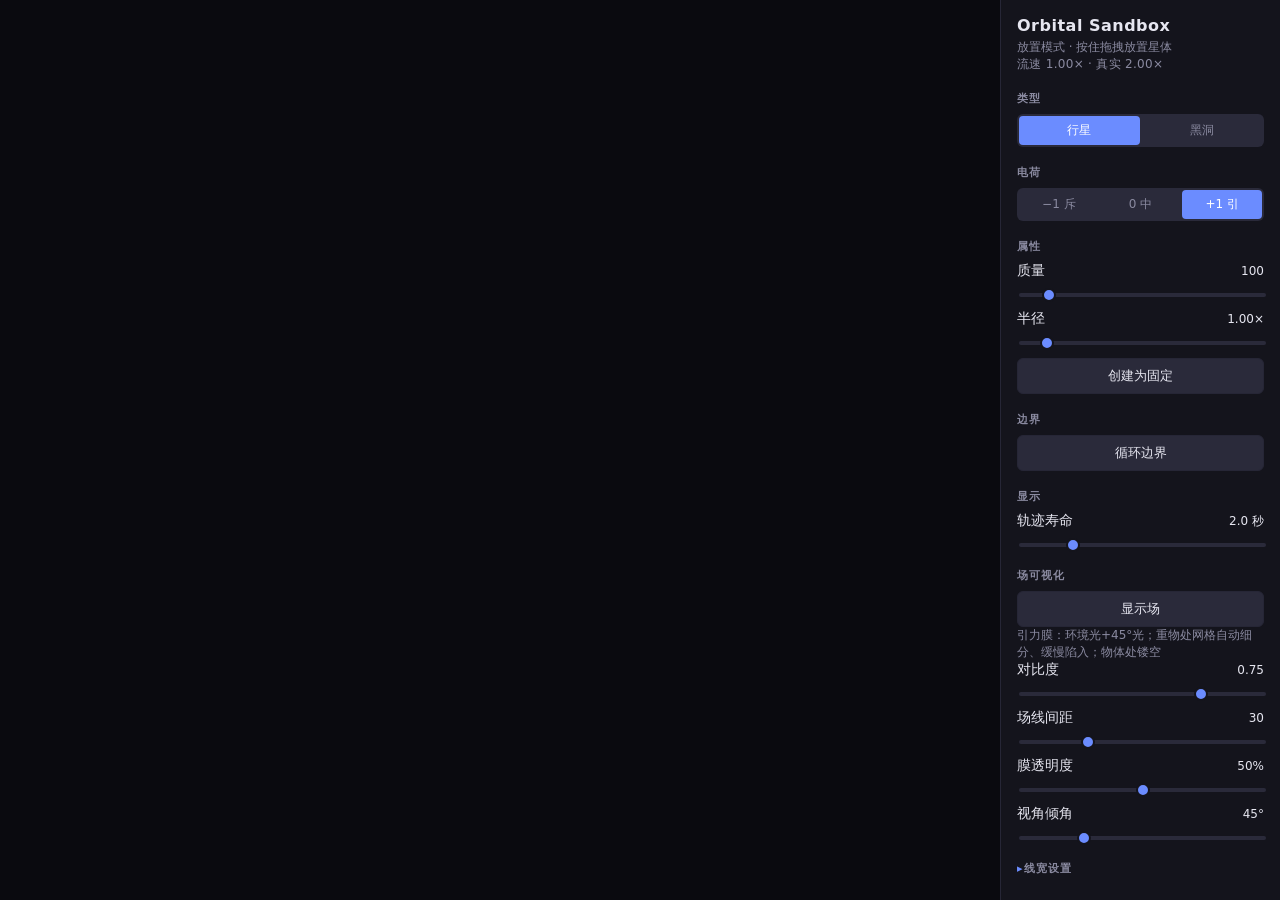
==== index.html @ 3f8d8dab "field: restore wrap seam-tear + LOD-deadband fixes lost in the 42ca6e8 rollback Rolling the membrane" ====
<!DOCTYPE html>
<html lang="zh-CN">
<head>
  <meta charset="UTF-8" />
  <meta name="viewport" content="width=device-width, initial-scale=1.0" />
  <title>Orbital Sandbox</title>
  <link rel="stylesheet" href="styles.css" />
</head>
<body>
  <div id="app">
    <div id="stage-wrap">
      <!-- V9.0b: single WebGL 2 canvas. renderer-webgl.js draws background,
           trail FBO, entity sprites + 9-ghost wrap mirrors (drawScene), and
           the UI overlay layers — hover ghost, drag preview, prediction
           line, selection ring, absorbing fallback (drawUI). -->
      <canvas id="stage" aria-label="重力场沙盒画布"></canvas>
      <!-- Shown if WebGL 2 is unavailable; renderer-webgl.js sets text + un-hides. -->
      <div id="webgl-error" role="alert" hidden></div>
    </div>

    <aside id="panel" aria-label="控制面板">
      <header class="panel-header">
        <h1>Orbital Sandbox</h1>
        <p class="hint" id="mode-hint">放置模式 · 按住拖拽放置星体</p>
        <p class="hint header-time" id="header-time">流速 1.00× · 真实 2.00×</p>
      </header>

      <section class="group">
        <h2>类型</h2>
        <div class="seg" role="radiogroup" aria-label="实体类型">
          <button class="seg-btn active" data-type="planet" role="radio" aria-checked="true">行星</button>
          <button class="seg-btn" data-type="black_hole" role="radio" aria-checked="false">黑洞</button>
        </div>
      </section>

      <section class="group">
        <h2>电荷</h2>
        <div class="seg" role="radiogroup" aria-label="电荷态">
          <button class="seg-btn" data-charge="-1" role="radio" aria-checked="false">−1 斥</button>
          <button class="seg-btn" data-charge="0" role="radio" aria-checked="false">0 中</button>
          <button class="seg-btn active" data-charge="1" role="radio" aria-checked="true">+1 引</button>
        </div>
      </section>

      <section class="group">
        <h2>属性</h2>
        <label>
          <span class="row"><span>质量</span><span class="val" id="mass-val">100</span></span>
          <input type="range" id="mass" min="1" max="1000" step="1" value="100" />
        </label>
        <label>
          <span class="row"><span>半径</span><span class="val" id="radius-val">1.00×</span></span>
          <input type="range" id="radius" min="0.1" max="10" step="0.05" value="1" />
        </label>
        <div class="btn-row" style="margin-top: 8px;">
          <button id="pending-pin-btn" class="btn" type="button">创建为固定</button>
        </div>
      </section>

      <section class="group">
        <h2>边界</h2>
        <div class="btn-row">
          <button id="boundary-btn" class="btn" type="button">循环边界</button>
        </div>
      </section>

      <section class="group">
        <h2>显示</h2>
        <label>
          <span class="row"><span>轨迹寿命</span><span class="val" id="trail-val">2.0 秒</span></span>
          <input type="range" id="trail" min="0" max="500" step="1" value="100" />
        </label>
      </section>

      <!-- V9.1: gravitational field visualization. Default OFF → drawField is
           gated by state.showField, so zero GPU cost when hidden. -->
      <section class="group">
        <h2>场可视化</h2>
        <div class="btn-row">
          <button id="field-btn" class="btn" type="button">显示场</button>
        </div>
        <p class="hint">引力膜：环境光+45°光；重物处网格自动细分、缓慢陷入；物体处镂空</p>
        <label>
          <span class="row"><span>对比度</span><span class="val" id="field-contrast-val">0.75</span></span>
          <input type="range" id="field-contrast" min="0" max="1" step="0.05" value="0.75" />
        </label>
        <label>
          <span class="row"><span>场线间距</span><span class="val" id="field-spacing-val">30</span></span>
          <input type="range" id="field-spacing" min="12" max="80" step="2" value="30" />
        </label>
        <label>
          <span class="row"><span>膜透明度</span><span class="val" id="membrane-opacity-val">50%</span></span>
          <input type="range" id="membrane-opacity" min="0" max="1" step="0.01" value="0.5" />
        </label>
        <!-- view-tilt is rubber-sheet-only (oblique projection); hidden in the
             default '2d' centered radial mode. Reachable via ?field=rubber-sheet. -->
        <label hidden title="橡皮膜视角倾角：90°=俯视（平面），45°=经典斜视，30°=强斜视。仅 rubber-sheet 模式生效。">
          <span class="row"><span>视角倾角</span><span class="val" id="view-tilt-val">45°</span></span>
          <input type="range" id="view-tilt" min="30" max="90" step="1" value="45" />
        </label>
      </section>

      <details class="group collapsible">
        <summary>线宽设置</summary>
        <label>
          <span class="row"><span>轨迹线宽</span><span class="val" id="trail-width-val">3.0 px</span></span>
          <input type="range" id="trail-width" min="1" max="6" step="0.5" value="3" />
        </label>
      </details>

      <section class="group">
        <h2>时间</h2>
        <label>
          <span class="row"><span>流速</span><span class="val" id="time-scale-val">1.00x</span></span>
          <input type="range" id="time-scale" min="0" max="3" step="0.05" value="1" />
        </label>
        <div class="btn-row">
          <button id="pause-btn" class="btn">暂停</button>
        </div>
      </section>

      <section class="group">
        <h2>操作</h2>
        <div class="btn-row">
          <button id="edit-btn" class="btn">编辑模式</button>
          <button id="clear-btn" class="btn danger">清空沙盘</button>
        </div>
        <div class="btn-row" style="margin-top: 8px;">
          <button id="bg-theme-btn" class="btn" type="button">浅色背景</button>
        </div>
        <div class="btn-row" style="margin-top: 8px;">
          <button id="dump-state-btn" class="btn" type="button" title="开启后按 D 截取状态快照">状态录制：关 (点击开启)</button>
        </div>
        <p class="hint" id="selection-hint" hidden></p>
      </section>

      <section class="group" id="selection-controls" hidden>
        <h2>选中实体</h2>
        <div class="btn-row">
          <button id="pin-btn" class="btn">固定</button>
          <button id="delete-entity-btn" class="btn danger">删除</button>
        </div>
      </section>

      <details class="group collapsible" id="advanced-tuning">
        <summary>高级调参</summary>
        <label>
          <span class="row"><span>引力常数 G</span><span class="val" id="tune-G-val">80</span></span>
          <input type="range" id="tune-G" min="10" max="500" step="5" value="80" />
        </label>
        <label>
          <span class="row"><span>弹性系数 e</span><span class="val" id="tune-restitution-val">0.30</span></span>
          <input type="range" id="tune-restitution" min="0" max="1" step="0.05" value="0.3" />
        </label>
        <label>
          <span class="row"><span>弹弓速度系数</span><span class="val" id="tune-K-val">0.70</span></span>
          <input type="range" id="tune-K" min="0.1" max="2" step="0.05" value="0.7" />
        </label>
        <label>
          <span class="row"><span>吞噬时长</span><span class="val" id="tune-absorb-val">0.3 秒</span></span>
          <input type="range" id="tune-absorb" min="0.1" max="2" step="0.1" value="0.3" />
        </label>
        <label>
          <span class="row"><span>软化距离 ε</span><span class="val" id="tune-eps-val">4.0 px</span></span>
          <input type="range" id="tune-eps" min="0" max="30" step="0.5" value="4" />
        </label>
        <label>
          <span class="row"><span>预测时长</span><span class="val" id="tune-predict-val">5.0 秒</span></span>
          <input type="range" id="tune-predict" min="1" max="15" step="0.5" value="5" />
        </label>
        <label title="同时接触对超过此值时，求解器自动加倍迭代次数；0 = 永远加倍；20 = 实际不会触发。默认 4 适合典型场景。">
          <span class="row"><span>过穿自适应阈值</span><span class="val" id="tune-overlap-val">4</span></span>
          <input type="range" id="tune-overlap" min="0" max="20" step="1" value="4" />
        </label>
        <label title="接触弹簧自然频率 ω₀（rad/s）。F = k·x 中 k = m·ω₀²。越高→接触越脆响、收敛越快、感觉越刚；越低→越软、收敛慢、可见渗透增加。此设置仅作用于"已存在 或 spawn 时未重叠 或 已修正出重叠"的物体；任何 spawn-重叠仍在解算中的物体期间，世界刚度自动钳位到安全值（6），从根本上杜绝 spawn explosion。">
          <span class="row"><span>接触刚度 ω₀</span><span class="val" id="tune-stiffness-val">6</span></span>
          <input type="range" id="tune-stiffness" min="2" max="60" step="1" value="6" />
        </label>
        <div class="btn-row" style="margin-top: 8px;">
          <button id="tune-reset-btn" class="btn" type="button">恢复默认</button>
        </div>
      </details>

      <footer class="panel-footer">
        <span id="entity-count">0 个实体</span>
      </footer>
    </aside>
  </div>

  <script type="importmap">
  {
    "imports": {
      "d3-quadtree": "https://esm.sh/d3-quadtree@3",
      "planck": "https://esm.sh/planck@1.5.0",
      "stats.js": "https://esm.sh/stats.js@0.17.0",
      "@dimforge/rapier2d-compat": "https://esm.sh/@dimforge/rapier2d-compat@0.19.3"
    }
  }
  </script>
  <!-- Cache-buster: bump this when shipping changes that need a fresh module
       load (Chrome holds onto module bytes aggressively across reloads). -->
  <script type="module" src="src/main.js?v=20260603-seamfix"></script>
</body>
</html>
---- styles.css ----
:root {
  --bg: #0a0a0f;
  --panel-bg: #14141c;
  --panel-border: #262636;
  --text: #e6e6f0;
  --text-dim: #8a8aa0;
  --accent: #6b8cff;
  --danger: #ff4d4d;
  --track: #2a2a3a;
}

/* -webkit-touch-callout: none everywhere kills the iOS long-press
   callout (incl. "Save Image" on the #stage canvas). user-select base
   is set on `html` below so it inherits to the map + every button. */
* { box-sizing: border-box; -webkit-touch-callout: none; }

html {
  /* Deny-all selection base; inherits to #stage map, .btn, .seg-btn,
     everything. Read-only text opts back in below. */
  user-select: none;
  -webkit-user-select: none;
}

html, body {
  margin: 0;
  padding: 0;
  height: 100%;
  background: var(--bg);
  color: var(--text);
  font-family: ui-sans-serif, system-ui, -apple-system, "Segoe UI", Roboto, "Helvetica Neue", Arial, sans-serif;
  font-size: 14px;
  overflow: hidden;
  -webkit-font-smoothing: antialiased;
}

#app {
  position: fixed;
  inset: 0;
  display: grid;
  grid-template-columns: 1fr 280px;
}

/* V9.0b: single WebGL canvas, wrapped in a relative container so the
   #webgl-error overlay can stack absolutely on top when init fails. */
#stage-wrap {
  position: relative;
  width: 100%;
  height: 100%;
  overflow: hidden;
}

#stage {
  position: absolute;
  inset: 0;
  display: block;
  width: 100%;
  height: 100%;
  cursor: crosshair;
  background: var(--bg);
}

#stage.edit-mode { cursor: pointer; }

/* Shown only when WebGL 2 init fails. Stays out of layout when hidden. */
#webgl-error {
  position: absolute;
  inset: 0;
  display: flex;
  align-items: center;
  justify-content: center;
  text-align: center;
  padding: 24px;
  background: rgba(10, 10, 15, 0.92);
  color: var(--danger);
  font-size: 14px;
  line-height: 1.6;
  z-index: 10;
}

#webgl-error[hidden] {
  display: none;
}

#panel {
  background: var(--panel-bg);
  border-left: 1px solid var(--panel-border);
  padding: 16px;
  overflow-y: auto;
  display: flex;
  flex-direction: column;
  gap: 18px;
}

/* The `html` base above makes EVERYTHING non-selectable (map, buttons,
   labels, values). Range inputs must be restored: a `user-select:none`
   reaching `input[type=range]` broke `input` event delivery on some
   browsers (the V4 mass-slider bug — thumb moved but state froze). */
input[type="range"] {
  user-select: auto;
  -webkit-user-select: auto;
}

/* Opt read-only, non-control text back into selection. Deliberately
   excludes `.val` / `.row` (numeric readouts inside slider labels):
   selecting those re-opens the mass-slider drag-outline bug. */
#panel h1,
#panel h2,
#panel .hint,
#panel .panel-footer {
  user-select: text;
  -webkit-user-select: text;
}

.panel-header h1 {
  font-size: 16px;
  margin: 0 0 4px;
  letter-spacing: 0.5px;
}

.header-time {
  font-variant-numeric: tabular-nums;
  color: var(--accent);
  font-size: 12px;
  margin-top: 4px;
  letter-spacing: 0.3px;
}

.hint {
  font-size: 12px;
  color: var(--text-dim);
  margin: 0;
}

.group h2 {
  font-size: 11px;
  text-transform: uppercase;
  letter-spacing: 1px;
  color: var(--text-dim);
  margin: 0 0 8px;
  font-weight: 600;
}

label {
  display: block;
  margin-bottom: 10px;
}

label:last-child { margin-bottom: 0; }

.row {
  display: flex;
  justify-content: space-between;
  align-items: baseline;
  margin-bottom: 4px;
}

.val {
  font-variant-numeric: tabular-nums;
  color: var(--text);
  font-size: 12px;
}

input[type="range"] {
  -webkit-appearance: none;
  appearance: none;
  width: 100%;
  height: 4px;
  background: var(--track);
  border-radius: 2px;
  outline: none;
}

input[type="range"]::-webkit-slider-thumb {
  -webkit-appearance: none;
  appearance: none;
  width: 14px;
  height: 14px;
  border-radius: 50%;
  background: var(--accent);
  cursor: pointer;
  border: 2px solid var(--panel-bg);
  transition: transform 0.1s;
}

input[type="range"]::-webkit-slider-thumb:hover { transform: scale(1.15); }

input[type="range"]::-moz-range-thumb {
  width: 14px;
  height: 14px;
  border-radius: 50%;
  background: var(--accent);
  cursor: pointer;
  border: 2px solid var(--panel-bg);
}

.seg {
  display: flex;
  background: var(--track);
  border-radius: 6px;
  padding: 2px;
  gap: 2px;
}

.seg-btn {
  flex: 1;
  background: transparent;
  color: var(--text-dim);
  border: 0;
  padding: 6px 8px;
  font-size: 12px;
  border-radius: 4px;
  cursor: pointer;
  font-family: inherit;
  transition: background 0.15s, color 0.15s;
}

.seg-btn:hover { color: var(--text); }

.seg-btn.active {
  background: var(--accent);
  color: white;
}

.btn-row {
  display: flex;
  gap: 8px;
}

.btn {
  flex: 1;
  background: var(--track);
  color: var(--text);
  border: 1px solid var(--panel-border);
  padding: 8px 10px;
  font-size: 13px;
  border-radius: 6px;
  cursor: pointer;
  font-family: inherit;
  transition: background 0.15s;
}

.btn:hover { background: #2f2f44; }

.btn.active {
  background: var(--accent);
  border-color: var(--accent);
  color: white;
}

.btn.danger:hover {
  background: var(--danger);
  border-color: var(--danger);
  color: white;
}

.panel-footer {
  margin-top: auto;
  padding-top: 12px;
  border-top: 1px solid var(--panel-border);
  font-size: 11px;
  color: var(--text-dim);
}

/* V8.1c collapsible <details> sections — styled to match `.group` blocks.
   `<summary>` is the always-visible header; the rest of the details body
   is hidden until expanded. */
details.collapsible > summary {
  cursor: pointer;
  font-size: 11px;
  text-transform: uppercase;
  letter-spacing: 1px;
  color: var(--text-dim);
  font-weight: 600;
  margin-bottom: 8px;
  user-select: none;
  list-style: none;
  outline: none;
}
details.collapsible > summary::-webkit-details-marker {
  display: none;
}
details.collapsible > summary::before {
  content: "▸ ";
  display: inline-block;
  transition: transform 0.15s;
  color: var(--accent);
}
details.collapsible[open] > summary::before {
  content: "▾ ";
}
details.collapsible > summary:hover {
  color: var(--text);
}

#selection-hint {
  margin-top: 8px;
  padding: 6px 8px;
  background: var(--track);
  border-radius: 4px;
  font-size: 11px;
  color: var(--accent);
}

@media (max-width: 720px) {
  #app { grid-template-columns: 1fr; grid-template-rows: 1fr auto; }
  #panel { border-left: 0; border-top: 1px solid var(--panel-border); max-height: 45vh; }
}
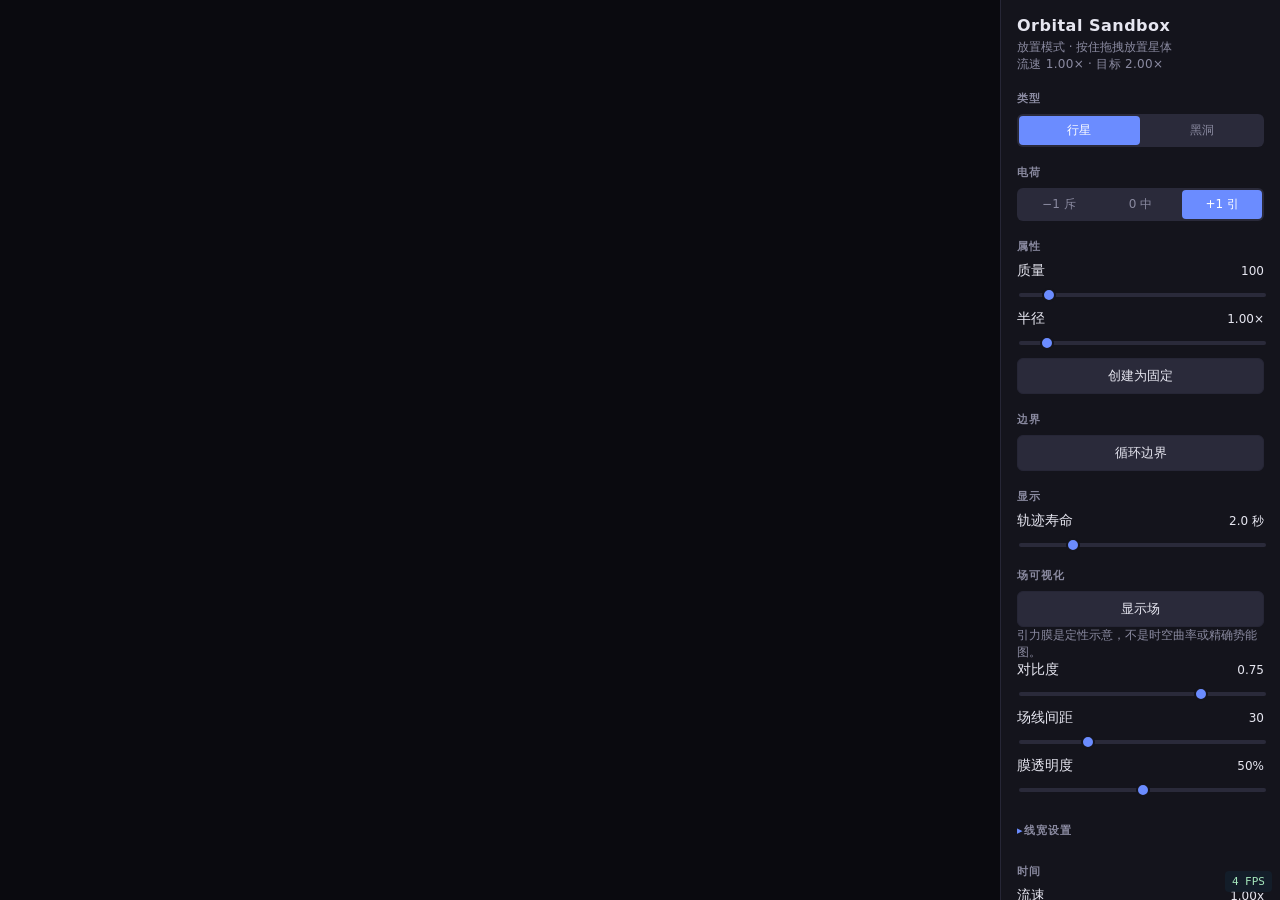
==== commit 99358431: "Fix simulation, wrap collisions and rendering; retire obsolete experiments" ====
--- a/index.html
+++ b/index.html
@@ -22,7 +22,7 @@
       <header class="panel-header">
         <h1>Orbital Sandbox</h1>
         <p class="hint" id="mode-hint">放置模式 · 按住拖拽放置星体</p>
-        <p class="hint header-time" id="header-time">流速 1.00× · 真实 2.00×</p>
+        <p class="hint header-time" id="header-time">流速 1.00× · 目标 2.00×</p>
       </header>
 
       <section class="group">
@@ -79,7 +79,7 @@
         <div class="btn-row">
           <button id="field-btn" class="btn" type="button">显示场</button>
         </div>
-        <p class="hint">引力膜：环境光+45°光；重物处网格自动细分、缓慢陷入；物体处镂空</p>
+        <p class="hint">引力膜是定性示意，不是时空曲率或精确势能图。</p>
         <label>
           <span class="row"><span>对比度</span><span class="val" id="field-contrast-val">0.75</span></span>
           <input type="range" id="field-contrast" min="0" max="1" step="0.05" value="0.75" />
@@ -172,7 +172,7 @@
           <span class="row"><span>过穿自适应阈值</span><span class="val" id="tune-overlap-val">4</span></span>
           <input type="range" id="tune-overlap" min="0" max="20" step="1" value="4" />
         </label>
-        <label title="接触弹簧自然频率 ω₀（rad/s）。F = k·x 中 k = m·ω₀²。越高→接触越脆响、收敛越快、感觉越刚；越低→越软、收敛慢、可见渗透增加。此设置仅作用于"已存在 或 spawn 时未重叠 或 已修正出重叠"的物体；任何 spawn-重叠仍在解算中的物体期间，世界刚度自动钳位到安全值（6），从根本上杜绝 spawn explosion。">
+        <label title="接触弹簧自然频率 ω₀（rad/s）。F = k·x 中 k = m·ω₀²。越高→接触越脆响、收敛越快、感觉越刚；越低→越软、收敛慢、可见渗透增加。此设置仅作用于已存在、创建时未重叠或已分离的物体；任何 spawn-重叠仍在解算中的物体期间，世界刚度自动钳位到安全值（6），减少创建重叠时的剧烈弹开。">
           <span class="row"><span>接触刚度 ω₀</span><span class="val" id="tune-stiffness-val">6</span></span>
           <input type="range" id="tune-stiffness" min="2" max="60" step="1" value="6" />
         </label>
@@ -190,15 +190,12 @@
   <script type="importmap">
   {
     "imports": {
-      "d3-quadtree": "https://esm.sh/d3-quadtree@3",
-      "planck": "https://esm.sh/planck@1.5.0",
-      "stats.js": "https://esm.sh/stats.js@0.17.0",
       "@dimforge/rapier2d-compat": "https://esm.sh/@dimforge/rapier2d-compat@0.19.3"
     }
   }
   </script>
   <!-- Cache-buster: bump this when shipping changes that need a fresh module
        load (Chrome holds onto module bytes aggressively across reloads). -->
-  <script type="module" src="src/main.js?v=20260603-seamfix"></script>
+  <script type="module" src="src/main.js?v=20261102-maintenance"></script>
 </body>
 </html>
--- a/styles.css
+++ b/styles.css
@@ -1,3 +1,5 @@
+[hidden] { display: none !important; }
+
 :root {
   --bg: #0a0a0f;
   --panel-bg: #14141c;
